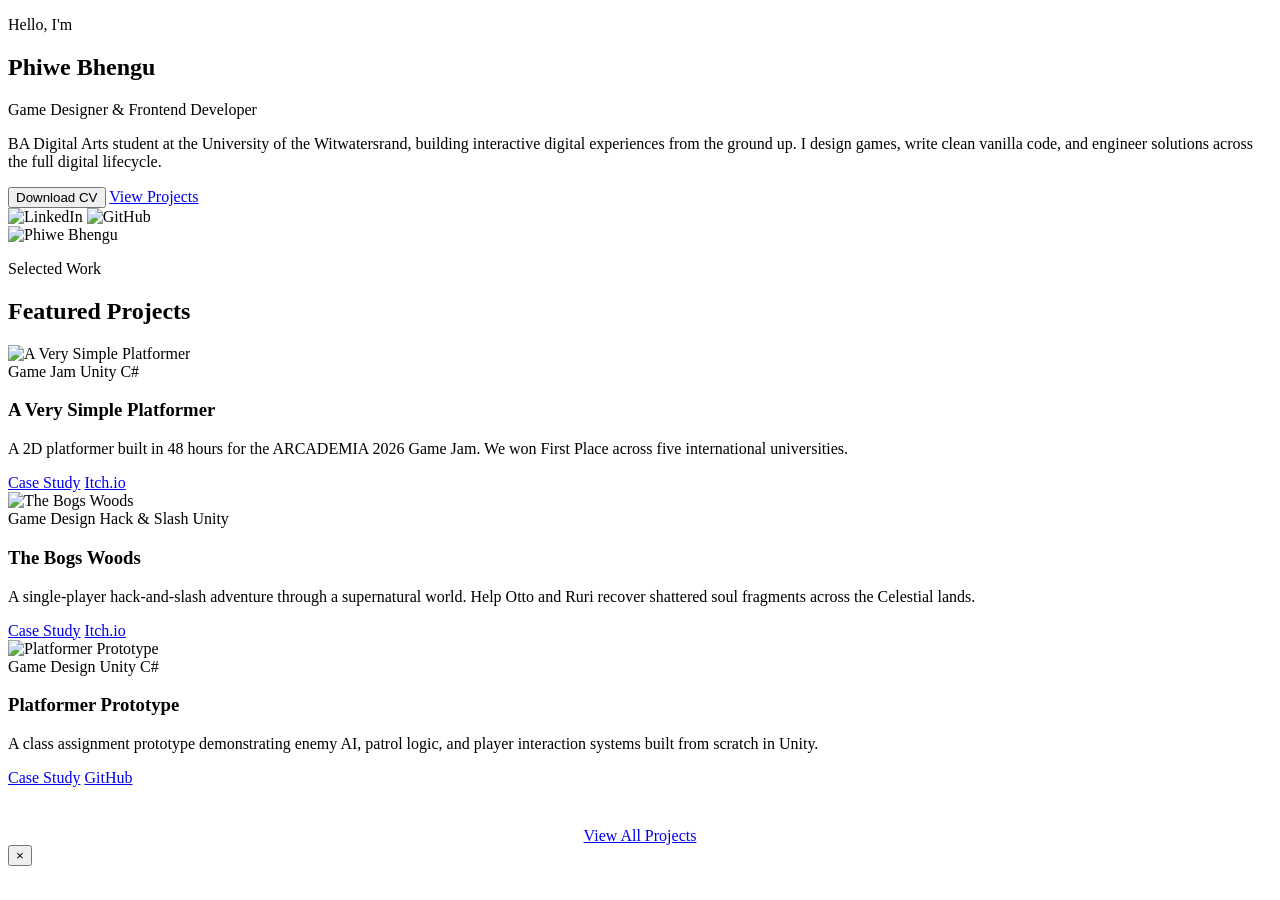
==== HTML/index.html @ f5a9a95d "Organize files into folders and format JS Move assets, documents and site files into organized direc" ====
<!doctype html>
<html lang="en">
  <head>
    <meta charset="UTF-8" />
    <meta name="viewport" content="width=device-width, initial-scale=1.0" />
    <title>Phiwe Bhengu — Portfolio</title>
    <link rel="stylesheet" href="style.css" />
    <link rel="stylesheet" href="mediaqueries.css" />
  </head>
  <body>
    <div id="nav-placeholder"></div>

    <main>
      <!-- ===== HERO ===== -->
      <section class="hero">
        <div class="hero-inner">
          <div class="hero-text">
            <p class="label">Hello, I'm</p>
            <h1>Phiwe Bhengu</h1>
            <p class="subtitle">Game Designer &amp; Frontend Developer</p>
            <p class="bio">
              BA Digital Arts student at the University of the Witwatersrand,
              building interactive digital experiences from the ground up. I
              design games, write clean vanilla code, and engineer solutions
              across the full digital lifecycle.
            </p>
            <div class="hero-actions">
              <button
                class="btn btn-primary"
                onclick="window.open('./Assets/Phiwe CV.pdf')"
              >
                Download CV
              </button>
              <a href="projects.html" class="btn btn-outline">View Projects</a>
            </div>
            <div class="hero-socials">
              <img
                src="./Assets/linkedin.png"
                alt="LinkedIn"
                class="icon"
                onclick="
                  location.href = 'https://www.linkedin.com/in/phiwebhengu/'
                "
              />
              <img
                src="./Assets/github.png"
                alt="GitHub"
                class="icon"
                onclick="location.href = 'https://github.com/phiwebhengu'"
              />
            </div>
          </div>
          <div class="hero-image">
            <img src="./Assets/Profile Pic 2.jpeg" alt="Phiwe Bhengu" />
          </div>
        </div>
      </section>

      <!-- ===== FEATURED PROJECTS — all 3, centred ===== -->
      <section class="featured">
        <div class="container">
          <div class="section-header">
            <p class="overline">Selected Work</p>
            <h2>Featured Projects</h2>
          </div>

          <div class="project-grid featured-three">
            <!-- Project 1 — A Very Simple Platformer -->
            <div class="project-card">
              <img
                src="./Assets/Project 1.png"
                alt="A Very Simple Platformer"
                class="card-image lightbox-trigger"
              />
              <div class="card-body">
                <div class="card-tags">
                  <span class="tag">Game Jam</span>
                  <span class="tag">Unity</span>
                  <span class="tag">C#</span>
                </div>
                <h3>A Very Simple Platformer</h3>
                <p>
                  A 2D platformer built in 48 hours for the ARCADEMIA 2026 Game
                  Jam. We won First Place across five international
                  universities.
                </p>
                <div class="card-actions">
                  <a href="project-detail.html" class="btn btn-outline btn-sm"
                    >Case Study</a
                  >
                  <a
                    href="https://mzati0.itch.io/a-very-simple-platformer"
                    class="btn btn-primary btn-sm"
                    target="_blank"
                    rel="noopener"
                    >Itch.io</a
                  >
                </div>
              </div>
            </div>

            <!-- Project 2 — The Bogs Woods -->
            <div class="project-card">
              <img
                src="./Assets/Project 2.jpeg"
                alt="The Bogs Woods"
                class="card-image lightbox-trigger"
              />
              <div class="card-body">
                <div class="card-tags">
                  <span class="tag">Game Design</span>
                  <span class="tag">Hack &amp; Slash</span>
                  <span class="tag">Unity</span>
                </div>
                <h3>The Bogs Woods</h3>
                <p>
                  A single-player hack-and-slash adventure through a
                  supernatural world. Help Otto and Ruri recover shattered soul
                  fragments across the Celestial lands.
                </p>
                <div class="card-actions">
                  <a
                    href="project-detail-bogs.html"
                    class="btn btn-outline btn-sm"
                    >Case Study</a
                  >
                  <a
                    href="https://mzati0.itch.io/the-bogs-woods"
                    class="btn btn-primary btn-sm"
                    target="_blank"
                    rel="noopener"
                    >Itch.io</a
                  >
                </div>
              </div>
            </div>

            <!-- Project 3 — Platformer Prototype -->
            <div class="project-card">
              <img
                src="./Assets/Project 3.png"
                alt="Platformer Prototype"
                class="card-image lightbox-trigger"
              />
              <div class="card-body">
                <div class="card-tags">
                  <span class="tag">Game Design</span>
                  <span class="tag">Unity</span>
                  <span class="tag">C#</span>
                </div>
                <h3>Platformer Prototype</h3>
                <p>
                  A class assignment prototype demonstrating enemy AI, patrol
                  logic, and player interaction systems built from scratch in
                  Unity.
                </p>
                <div class="card-actions">
                  <a
                    href="project-detail-prototype.html"
                    class="btn btn-outline btn-sm"
                    >Case Study</a
                  >
                  <a
                    href="https://github.com/phiwebhengu/DIGA3001A---Game-Design-IIIA-2026-SM1.git"
                    class="btn btn-primary btn-sm"
                    target="_blank"
                    rel="noopener"
                    >GitHub</a
                  >
                </div>
              </div>
            </div>
          </div>

          <div style="text-align: center; margin-top: 2.5rem">
            <a href="projects.html" class="btn btn-outline"
              >View All Projects</a
            >
          </div>
        </div>
      </section>
    </main>

    <div class="modal-overlay" id="modal-overlay">
      <button class="modal-close" id="modal-close" aria-label="Close">
        &times;
      </button>
      <img src="" alt="" class="modal-content" id="modal-img" />
    </div>

    <div id="footer-placeholder"></div>
    <script src="script.js"></script>
  </body>
</html>
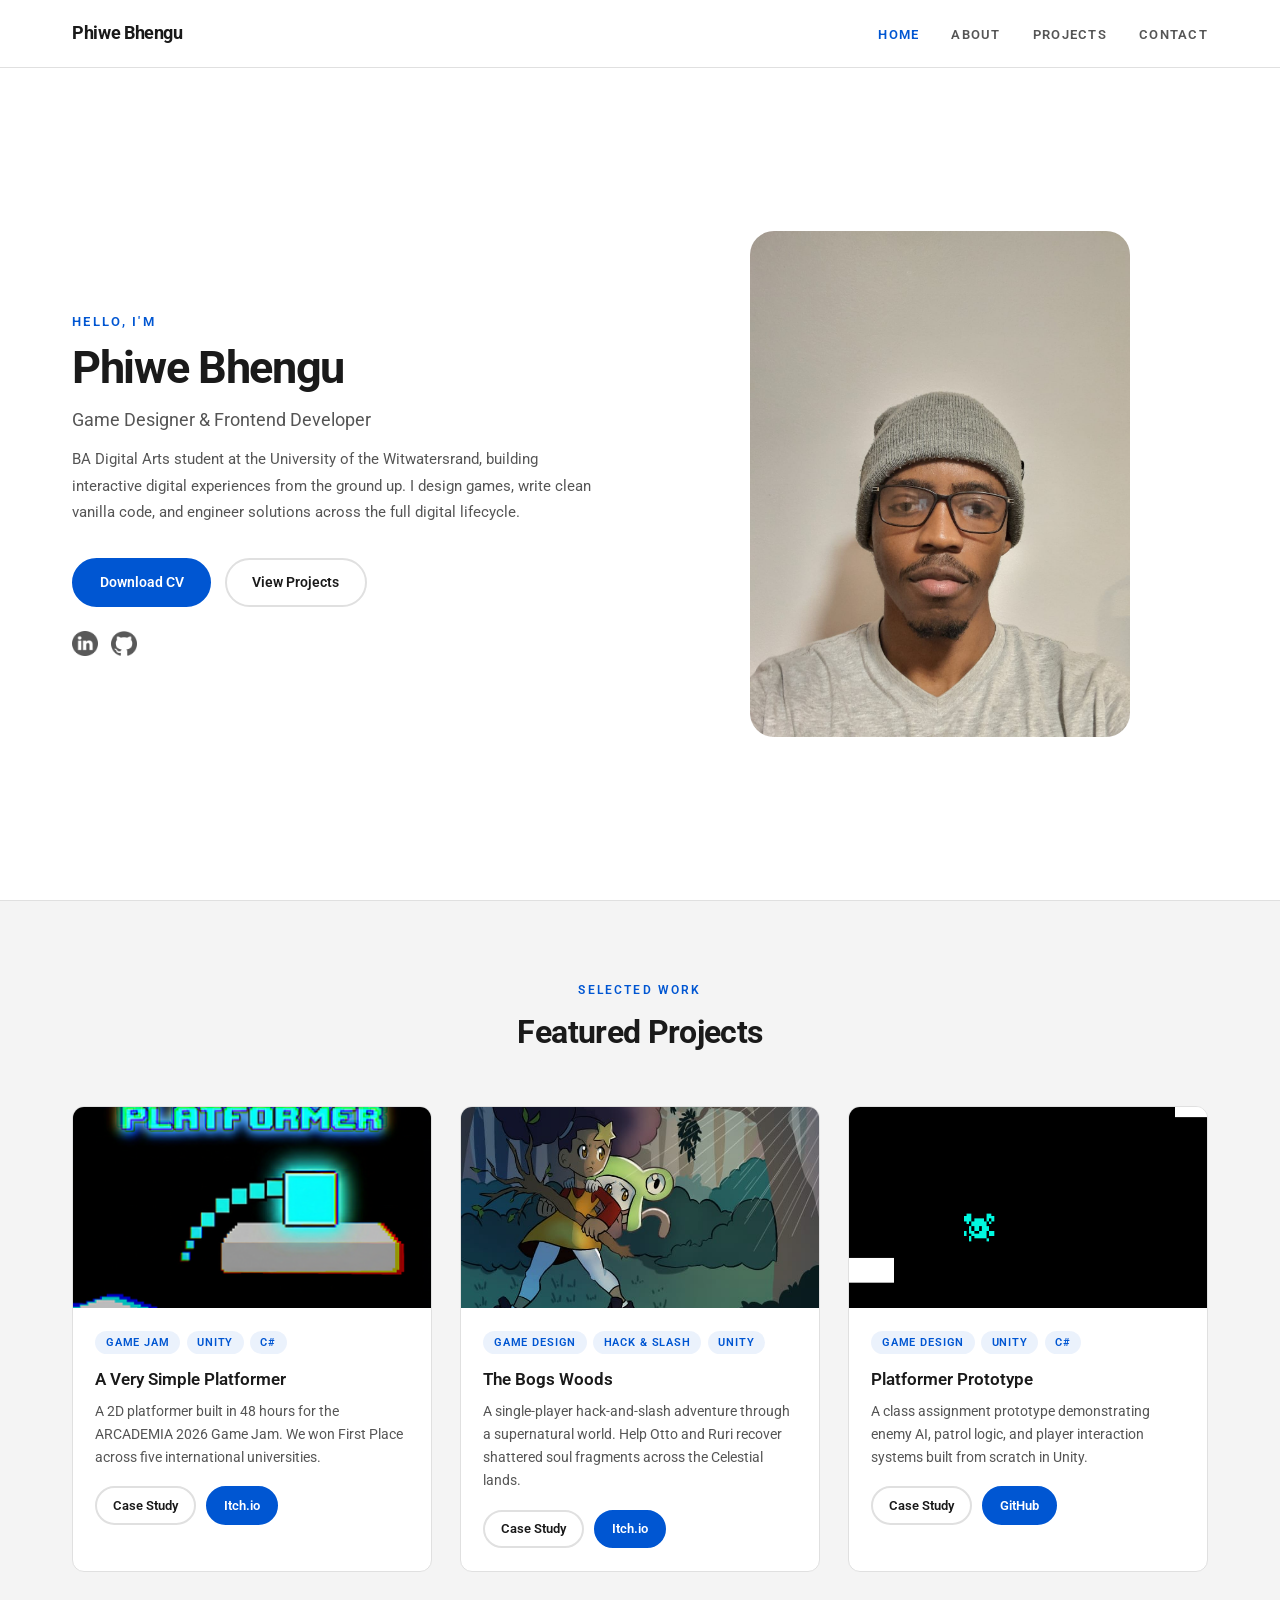
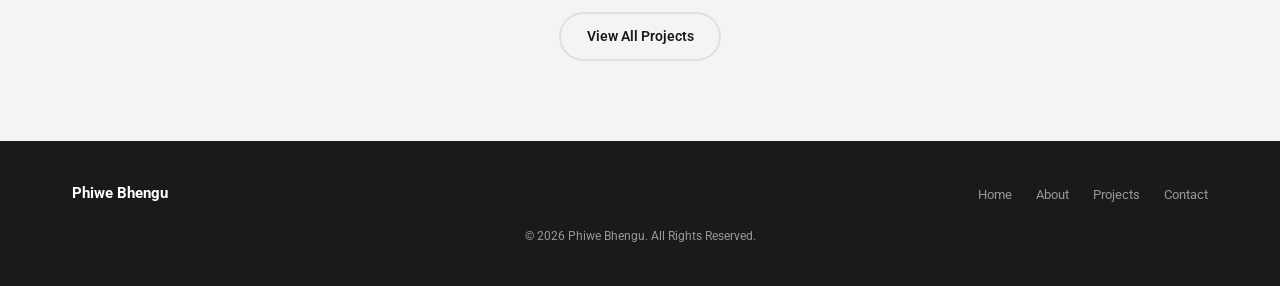
==== commit 6af9c175: "Move assets, update paths and refactor CSS Move media and docs out of "Assets & Documentation" into " ====
--- a/HTML/index.html
+++ b/HTML/index.html
@@ -1,194 +1,145 @@
-<!doctype html>
+<!DOCTYPE html>
 <html lang="en">
-  <head>
-    <meta charset="UTF-8" />
-    <meta name="viewport" content="width=device-width, initial-scale=1.0" />
-    <title>Phiwe Bhengu — Portfolio</title>
-    <link rel="stylesheet" href="style.css" />
-    <link rel="stylesheet" href="mediaqueries.css" />
-  </head>
-  <body>
-    <div id="nav-placeholder"></div>
+<head>
+  <meta charset="UTF-8" />
+  <meta name="viewport" content="width=device-width, initial-scale=1.0" />
+  <title>Phiwe Bhengu — Portfolio</title>
+  <link rel="stylesheet" href="../CSS/style.css" />
+  <link rel="stylesheet" href="../CSS/mediaqueries.css" />
+</head>
+<body>
 
-    <main>
-      <!-- ===== HERO ===== -->
-      <section class="hero">
-        <div class="hero-inner">
-          <div class="hero-text">
-            <p class="label">Hello, I'm</p>
-            <h1>Phiwe Bhengu</h1>
-            <p class="subtitle">Game Designer &amp; Frontend Developer</p>
-            <p class="bio">
-              BA Digital Arts student at the University of the Witwatersrand,
-              building interactive digital experiences from the ground up. I
-              design games, write clean vanilla code, and engineer solutions
-              across the full digital lifecycle.
-            </p>
-            <div class="hero-actions">
-              <button
-                class="btn btn-primary"
-                onclick="window.open('./Assets/Phiwe CV.pdf')"
-              >
-                Download CV
-              </button>
-              <a href="projects.html" class="btn btn-outline">View Projects</a>
-            </div>
-            <div class="hero-socials">
-              <img
-                src="./Assets/linkedin.png"
-                alt="LinkedIn"
-                class="icon"
-                onclick="
-                  location.href = 'https://www.linkedin.com/in/phiwebhengu/'
-                "
-              />
-              <img
-                src="./Assets/github.png"
-                alt="GitHub"
-                class="icon"
-                onclick="location.href = 'https://github.com/phiwebhengu'"
-              />
-            </div>
+  <div id="nav-placeholder"></div>
+
+  <main>
+
+    <!-- ===== HERO ===== -->
+    <section class="hero">
+      <div class="hero-inner">
+        <div class="hero-text">
+          <p class="label">Hello, I'm</p>
+          <h1>Phiwe Bhengu</h1>
+          <p class="subtitle">Game Designer &amp; Frontend Developer</p>
+          <p class="bio">
+            BA Digital Arts student at the University of the Witwatersrand,
+            building interactive digital experiences from the ground up.
+            I design games, write clean vanilla code, and engineer
+            solutions across the full digital lifecycle.
+          </p>
+          <div class="hero-actions">
+            <button class="btn btn-primary" onclick="window.open('../Assets/Phiwe CV.pdf')">
+              Download CV
+            </button>
+            <a href="projects.html" class="btn btn-outline">View Projects</a>
           </div>
-          <div class="hero-image">
-            <img src="./Assets/Profile Pic 2.jpeg" alt="Phiwe Bhengu" />
+          <div class="hero-socials">
+            <img src="../Assets/linkedin.png" alt="LinkedIn" class="icon"
+              onclick="location.href='https://www.linkedin.com/in/phiwebhengu/'" />
+            <img src="../Assets/github.png" alt="GitHub" class="icon"
+              onclick="location.href='https://github.com/phiwebhengu'" />
           </div>
         </div>
-      </section>
+        <div class="hero-image">
+          <img src="../Assets/Profile Pic 2.jpeg" alt="Phiwe Bhengu" />
+        </div>
+      </div>
+    </section>
 
-      <!-- ===== FEATURED PROJECTS — all 3, centred ===== -->
-      <section class="featured">
-        <div class="container">
-          <div class="section-header">
-            <p class="overline">Selected Work</p>
-            <h2>Featured Projects</h2>
-          </div>
+    <!-- ===== FEATURED PROJECTS — all 3, centred ===== -->
+    <section class="featured">
+      <div class="container">
+        <div class="section-header">
+          <p class="overline">Selected Work</p>
+          <h2>Featured Projects</h2>
+        </div>
 
-          <div class="project-grid featured-three">
-            <!-- Project 1 — A Very Simple Platformer -->
-            <div class="project-card">
-              <img
-                src="./Assets/Project 1.png"
-                alt="A Very Simple Platformer"
-                class="card-image lightbox-trigger"
-              />
-              <div class="card-body">
-                <div class="card-tags">
-                  <span class="tag">Game Jam</span>
-                  <span class="tag">Unity</span>
-                  <span class="tag">C#</span>
-                </div>
-                <h3>A Very Simple Platformer</h3>
-                <p>
-                  A 2D platformer built in 48 hours for the ARCADEMIA 2026 Game
-                  Jam. We won First Place across five international
-                  universities.
-                </p>
-                <div class="card-actions">
-                  <a href="project-detail.html" class="btn btn-outline btn-sm"
-                    >Case Study</a
-                  >
-                  <a
-                    href="https://mzati0.itch.io/a-very-simple-platformer"
-                    class="btn btn-primary btn-sm"
-                    target="_blank"
-                    rel="noopener"
-                    >Itch.io</a
-                  >
-                </div>
+        <div class="project-grid featured-three">
+
+          <!-- Project 1 — A Very Simple Platformer -->
+          <div class="project-card">
+            <img src="../Assets/Project 1.png" alt="A Very Simple Platformer"
+              class="card-image lightbox-trigger" />
+            <div class="card-body">
+              <div class="card-tags">
+                <span class="tag">Game Jam</span>
+                <span class="tag">Unity</span>
+                <span class="tag">C#</span>
               </div>
-            </div>
-
-            <!-- Project 2 — The Bogs Woods -->
-            <div class="project-card">
-              <img
-                src="./Assets/Project 2.jpeg"
-                alt="The Bogs Woods"
-                class="card-image lightbox-trigger"
-              />
-              <div class="card-body">
-                <div class="card-tags">
-                  <span class="tag">Game Design</span>
-                  <span class="tag">Hack &amp; Slash</span>
-                  <span class="tag">Unity</span>
-                </div>
-                <h3>The Bogs Woods</h3>
-                <p>
-                  A single-player hack-and-slash adventure through a
-                  supernatural world. Help Otto and Ruri recover shattered soul
-                  fragments across the Celestial lands.
-                </p>
-                <div class="card-actions">
-                  <a
-                    href="project-detail-bogs.html"
-                    class="btn btn-outline btn-sm"
-                    >Case Study</a
-                  >
-                  <a
-                    href="https://mzati0.itch.io/the-bogs-woods"
-                    class="btn btn-primary btn-sm"
-                    target="_blank"
-                    rel="noopener"
-                    >Itch.io</a
-                  >
-                </div>
-              </div>
-            </div>
-
-            <!-- Project 3 — Platformer Prototype -->
-            <div class="project-card">
-              <img
-                src="./Assets/Project 3.png"
-                alt="Platformer Prototype"
-                class="card-image lightbox-trigger"
-              />
-              <div class="card-body">
-                <div class="card-tags">
-                  <span class="tag">Game Design</span>
-                  <span class="tag">Unity</span>
-                  <span class="tag">C#</span>
-                </div>
-                <h3>Platformer Prototype</h3>
-                <p>
-                  A class assignment prototype demonstrating enemy AI, patrol
-                  logic, and player interaction systems built from scratch in
-                  Unity.
-                </p>
-                <div class="card-actions">
-                  <a
-                    href="project-detail-prototype.html"
-                    class="btn btn-outline btn-sm"
-                    >Case Study</a
-                  >
-                  <a
-                    href="https://github.com/phiwebhengu/DIGA3001A---Game-Design-IIIA-2026-SM1.git"
-                    class="btn btn-primary btn-sm"
-                    target="_blank"
-                    rel="noopener"
-                    >GitHub</a
-                  >
-                </div>
+              <h3>A Very Simple Platformer</h3>
+              <p>
+                A 2D platformer built in 48 hours for the ARCADEMIA 2026 Game Jam.
+                We won First Place across five international universities.
+              </p>
+              <div class="card-actions">
+                <a href="project-detail.html" class="btn btn-outline btn-sm">Case Study</a>
+                <a href="https://mzati0.itch.io/a-very-simple-platformer"
+                  class="btn btn-primary btn-sm" target="_blank" rel="noopener">Itch.io</a>
               </div>
             </div>
           </div>
 
-          <div style="text-align: center; margin-top: 2.5rem">
-            <a href="projects.html" class="btn btn-outline"
-              >View All Projects</a
-            >
+          <!-- Project 2 — The Bogs Woods -->
+          <div class="project-card">
+            <img src="../Assets/Project 2.jpeg" alt="The Bogs Woods"
+              class="card-image lightbox-trigger" />
+            <div class="card-body">
+              <div class="card-tags">
+                <span class="tag">Game Design</span>
+                <span class="tag">Hack &amp; Slash</span>
+                <span class="tag">Unity</span>
+              </div>
+              <h3>The Bogs Woods</h3>
+              <p>
+                A single-player hack-and-slash adventure through a supernatural world.
+                Help Otto and Ruri recover shattered soul fragments across the Celestial lands.
+              </p>
+              <div class="card-actions">
+                <a href="project-detail-bogs.html" class="btn btn-outline btn-sm">Case Study</a>
+                <a href="https://mzati0.itch.io/the-bogs-woods"
+                  class="btn btn-primary btn-sm" target="_blank" rel="noopener">Itch.io</a>
+              </div>
+            </div>
           </div>
+
+          <!-- Project 3 — Platformer Prototype -->
+          <div class="project-card">
+            <img src="../Assets/Project 3.png" alt="Platformer Prototype"
+              class="card-image lightbox-trigger" />
+            <div class="card-body">
+              <div class="card-tags">
+                <span class="tag">Game Design</span>
+                <span class="tag">Unity</span>
+                <span class="tag">C#</span>
+              </div>
+              <h3>Platformer Prototype</h3>
+              <p>
+                A class assignment prototype demonstrating enemy AI, patrol logic,
+                and player interaction systems built from scratch in Unity.
+              </p>
+              <div class="card-actions">
+                <a href="project-detail-prototype.html" class="btn btn-outline btn-sm">Case Study</a>
+                <a href="https://github.com/phiwebhengu/DIGA3001A---Game-Design-IIIA-2026-SM1.git"
+                  class="btn btn-primary btn-sm" target="_blank" rel="noopener">GitHub</a>
+              </div>
+            </div>
+          </div>
+
         </div>
-      </section>
-    </main>
 
-    <div class="modal-overlay" id="modal-overlay">
-      <button class="modal-close" id="modal-close" aria-label="Close">
-        &times;
-      </button>
-      <img src="" alt="" class="modal-content" id="modal-img" />
-    </div>
+        <div style="text-align:center; margin-top:2.5rem;">
+          <a href="projects.html" class="btn btn-outline">View All Projects</a>
+        </div>
+      </div>
+    </section>
 
-    <div id="footer-placeholder"></div>
-    <script src="script.js"></script>
-  </body>
+  </main>
+
+  <div class="modal-overlay" id="modal-overlay">
+    <button class="modal-close" id="modal-close" aria-label="Close">&times;</button>
+    <img src="" alt="" class="modal-content" id="modal-img" />
+  </div>
+
+  <div id="footer-placeholder"></div>
+  <script src="../JavaScript/script.js"></script>
+</body>
 </html>
--- a/CSS/style.css
+++ b/CSS/style.css
@@ -0,0 +1,372 @@
+/* ============================================================
+   PHIWE BHENGU — PORTFOLIO
+   Style: Swiss/Editorial Minimal (PRD-aligned)
+   ============================================================ */
+
+@import url("https://fonts.googleapis.com/css2?family=Roboto:wght@300;400;500;600;700&family=Roboto+Mono:wght@400;500&display=swap");
+
+/* === CSS VARIABLES (PRD Color System) === */
+:root {
+  --bg:        #FFFFFF;
+  --text:      #1A1A1A;
+  --accent:    #0056D2;
+  --neutral:   #F4F4F4;
+  --border:    #E0E0E0;
+  --muted:     #555555;
+  --max-w:     1200px;
+  --nav-h:     68px;
+  --radius:    0.75rem;
+}
+
+/* === RESET === */
+*, *::before, *::after { margin: 0; padding: 0; box-sizing: border-box; }
+html { scroll-behavior: smooth; font-size: 16px; }
+body { font-family: 'Roboto', sans-serif; background: var(--bg); color: var(--text); line-height: 1.6; }
+a { text-decoration: none; color: inherit; transition: color 300ms ease; }
+img { display: block; max-width: 100%; }
+ul { list-style: none; }
+button { font-family: inherit; cursor: pointer; }
+
+/* === CONTAINER === */
+.container { max-width: var(--max-w); margin: 0 auto; padding: 0 2rem; }
+
+/* ============================================================
+   NAVIGATION  (Interaction 1 — injected via script.js)
+   ============================================================ */
+nav {
+  position: fixed; top: 0; left: 0; right: 0;
+  background: rgba(255,255,255,0.97);
+  border-bottom: 1px solid var(--border);
+  height: var(--nav-h);
+  z-index: 1000;
+  backdrop-filter: blur(8px);
+}
+.nav-inner {
+  display: flex; align-items: center; justify-content: space-between;
+  height: 100%; max-width: var(--max-w); margin: 0 auto; padding: 0 2rem;
+}
+.nav-logo {
+  font-size: 1.1rem; font-weight: 700;
+  letter-spacing: -0.02em; color: var(--text);
+}
+.nav-links { display: flex; gap: 2rem; }
+.nav-links a {
+  font-size: 0.8rem; font-weight: 600; color: var(--muted);
+  letter-spacing: 0.1em; text-transform: uppercase;
+}
+.nav-links a:hover, .nav-links a.active { color: var(--accent); }
+
+/* Hamburger icon */
+.hamburger-icon {
+  display: none;
+  flex-direction: column; justify-content: space-between;
+  height: 18px; width: 24px; cursor: pointer;
+}
+.hamburger-icon span {
+  height: 2px; width: 100%;
+  background: var(--text); transition: all 0.3s ease;
+}
+.hamburger-icon.open span:first-child  { transform: rotate(45deg) translate(7px, 4px); }
+.hamburger-icon.open span:nth-child(2) { opacity: 0; }
+.hamburger-icon.open span:last-child   { transform: rotate(-45deg) translate(7px, -4px); }
+
+/* Mobile dropdown */
+.mobile-menu {
+  display: none;
+  position: fixed; top: var(--nav-h); left: 0; right: 0;
+  background: var(--bg); border-bottom: 1px solid var(--border);
+  padding: 1.25rem 2rem; z-index: 999;
+}
+.mobile-menu.open { display: block; }
+.mobile-menu ul { display: flex; flex-direction: column; gap: 0.85rem; }
+.mobile-menu a { font-size: 0.9rem; font-weight: 600; letter-spacing: 0.08em; text-transform: uppercase; }
+
+/* Main offset for fixed nav */
+main { padding-top: var(--nav-h); }
+
+/* ============================================================
+   BUTTONS
+   ============================================================ */
+.btn {
+  display: inline-flex; align-items: center; justify-content: center; gap: 0.4rem;
+  padding: 0.7rem 1.6rem; border-radius: 2rem;
+  font-size: 0.875rem; font-weight: 600;
+  transition: all 300ms ease; border: 2px solid transparent; white-space: nowrap;
+}
+.btn-primary { background: var(--accent); color: #fff; border-color: var(--accent); }
+.btn-primary:hover { background: #0044AA; border-color: #0044AA; }
+.btn-outline { background: transparent; color: var(--text); border-color: var(--border); }
+.btn-outline:hover { border-color: var(--text); }
+.btn-sm { padding: 0.45rem 1rem; font-size: 0.8rem; }
+
+/* ============================================================
+   TAGS
+   ============================================================ */
+.tag {
+  display: inline-block;
+  font-size: 0.68rem; font-weight: 600; letter-spacing: 0.08em; text-transform: uppercase;
+  color: var(--accent); background: rgba(0,86,210,0.08);
+  padding: 0.2rem 0.65rem; border-radius: 999px;
+}
+
+/* ============================================================
+   SECTION HEADER (reusable)
+   ============================================================ */
+.section-header { text-align: center; margin-bottom: 3rem; }
+.section-header .overline {
+  font-size: 0.75rem; font-weight: 600; letter-spacing: 0.18em;
+  text-transform: uppercase; color: var(--accent); margin-bottom: 0.4rem;
+}
+.section-header h2 { font-size: 2rem; font-weight: 700; letter-spacing: -0.02em; }
+
+/* Page-level hero band */
+.page-hero {
+  background: var(--neutral); padding: 4rem 0 3.5rem;
+  text-align: center; border-bottom: 1px solid var(--border);
+}
+.page-hero .overline {
+  font-size: 0.75rem; font-weight: 600; letter-spacing: 0.18em;
+  text-transform: uppercase; color: var(--accent); margin-bottom: 0.4rem;
+}
+.page-hero h1 { font-size: 2.5rem; font-weight: 700; letter-spacing: -0.03em; }
+
+.page-section { padding: 5rem 0; }
+
+/* ============================================================
+   HOME — HERO
+   ============================================================ */
+.hero {
+  min-height: calc(100vh - var(--nav-h));
+  display: flex; align-items: center;
+}
+.hero-inner {
+  display: grid; grid-template-columns: 1fr 1fr;
+  gap: 4rem; align-items: center;
+  padding: 5rem 2rem;
+  max-width: var(--max-w); margin: 0 auto;
+}
+.hero-text .label {
+  font-size: 0.8rem; font-weight: 600; color: var(--accent);
+  letter-spacing: 0.18em; text-transform: uppercase; margin-bottom: 0.75rem;
+}
+.hero-text h1 {
+  font-size: 3.25rem; font-weight: 700;
+  line-height: 1.08; letter-spacing: -0.03em; margin-bottom: 0.75rem;
+}
+.hero-text .subtitle {
+  font-size: 1.15rem; color: var(--muted); margin-bottom: 0.75rem; font-weight: 400;
+}
+.hero-text .bio {
+  font-size: 0.95rem; color: var(--muted); line-height: 1.75; margin-bottom: 2rem;
+}
+.hero-actions { display: flex; gap: 0.85rem; flex-wrap: wrap; }
+.hero-socials { display: flex; gap: 0.85rem; margin-top: 1.5rem; align-items: center; }
+.hero-socials .icon { height: 1.6rem; opacity: 0.65; transition: opacity 300ms; cursor: pointer; }
+.hero-socials .icon:hover { opacity: 1; }
+.hero-image { display: flex; justify-content: center; }
+.hero-image img {
+  width: 100%; max-width: 380px;
+  border-radius: 1.5rem;
+  object-fit: cover;
+}
+
+/* Featured section */
+.featured { background: var(--neutral); padding: 5rem 0; border-top: 1px solid var(--border); }
+
+/* ============================================================
+   PROJECT CARDS
+   ============================================================ */
+.project-grid {
+  display: grid;
+  grid-template-columns: repeat(auto-fill, minmax(300px, 1fr));
+  gap: 1.75rem;
+}
+.project-card {
+  background: var(--bg); border: 1px solid var(--border);
+  border-radius: var(--radius); overflow: hidden;
+  transition: transform 300ms ease, box-shadow 300ms ease;
+}
+.project-card:hover { transform: translateY(-4px); box-shadow: 0 12px 32px rgba(0,0,0,0.08); }
+.project-card.hidden { display: none; }
+
+.card-image {
+  width: 100%; aspect-ratio: 16/9; object-fit: cover;
+  cursor: zoom-in;
+}
+.card-body { padding: 1.4rem; }
+.card-tags { display: flex; flex-wrap: wrap; gap: 0.4rem; margin-bottom: 0.75rem; }
+.card-body h3 { font-size: 1.05rem; font-weight: 600; margin-bottom: 0.4rem; }
+.card-body p { font-size: 0.875rem; color: var(--muted); margin-bottom: 1.1rem; line-height: 1.65; }
+.card-actions { display: flex; gap: 0.6rem; flex-wrap: wrap; }
+
+/* ============================================================
+   FILTER BAR  (Interaction 2)
+   ============================================================ */
+.filter-bar { display: flex; gap: 0.6rem; flex-wrap: wrap; margin-bottom: 2.5rem; }
+.filter-btn {
+  padding: 0.45rem 1.1rem; border-radius: 2rem;
+  border: 1px solid var(--border); background: transparent;
+  font-size: 0.8rem; font-weight: 600;
+  letter-spacing: 0.06em; text-transform: uppercase;
+  transition: all 300ms ease; color: var(--muted);
+}
+.filter-btn:hover, .filter-btn.active {
+  background: var(--accent); color: #fff; border-color: var(--accent);
+}
+
+/* ============================================================
+   MODAL / LIGHTBOX  (Interaction 3)
+   ============================================================ */
+.modal-overlay {
+  position: fixed; inset: 0;
+  background: rgba(0,0,0,0.88);
+  z-index: 9000; display: flex;
+  align-items: center; justify-content: center;
+  padding: 2rem;
+  opacity: 0; visibility: hidden; transition: all 300ms ease;
+}
+.modal-overlay.open { opacity: 1; visibility: visible; }
+.modal-content {
+  max-width: 900px; width: 100%; max-height: 88vh;
+  object-fit: contain; border-radius: 0.5rem;
+}
+.modal-close {
+  position: fixed; top: 1.25rem; right: 1.75rem;
+  color: #fff; font-size: 2.25rem; line-height: 1;
+  background: none; border: none; cursor: pointer; opacity: 0.8;
+}
+.modal-close:hover { opacity: 1; }
+
+/* ============================================================
+   ABOUT PAGE
+   ============================================================ */
+.about-grid {
+  display: grid; grid-template-columns: 1fr 2fr;
+  gap: 4rem; align-items: start; margin-bottom: 5rem;
+}
+.about-image { width: 100%; border-radius: var(--radius); object-fit: cover; }
+.about-text h2 { font-size: 1.65rem; font-weight: 700; margin-bottom: 1rem; letter-spacing: -0.02em; }
+.about-text p { font-size: 0.95rem; color: var(--muted); margin-bottom: 1rem; line-height: 1.8; }
+
+.stat-grid { display: grid; grid-template-columns: 1fr 1fr; gap: 0.85rem; margin-top: 2rem; }
+.stat-box { background: var(--neutral); border-radius: 0.6rem; padding: 1.1rem; text-align: center; }
+.stat-box .number { font-size: 1.6rem; font-weight: 700; color: var(--accent); }
+.stat-box .label { font-size: 0.75rem; color: var(--muted); margin-top: 0.2rem; }
+
+/* Skills */
+.skills-grid { display: grid; grid-template-columns: 1fr 1fr; gap: 3rem; margin-bottom: 4rem; }
+.skill-category h3 {
+  font-size: 1rem; font-weight: 600; margin-bottom: 1.5rem;
+  padding-bottom: 0.6rem; border-bottom: 2px solid var(--accent);
+}
+.skill-item { margin-bottom: 1.1rem; }
+.skill-header { display: flex; justify-content: space-between; margin-bottom: 0.35rem; font-size: 0.875rem; font-weight: 500; }
+.skill-bar { height: 5px; background: var(--neutral); border-radius: 999px; overflow: hidden; }
+.skill-fill { height: 100%; background: var(--accent); border-radius: 999px; width: 0; transition: width 1s ease; }
+
+/* Timeline */
+.timeline { border-left: 2px solid var(--border); padding-left: 2rem; margin-left: 0.5rem; margin-top: 2rem; }
+.timeline-item { position: relative; margin-bottom: 2.5rem; }
+.timeline-item::before {
+  content: ''; position: absolute; left: -2.55rem; top: 0.35rem;
+  width: 10px; height: 10px; border-radius: 50%;
+  background: var(--accent); border: 2px solid var(--bg);
+  box-shadow: 0 0 0 2px var(--accent);
+}
+.timeline-year { font-size: 0.75rem; font-weight: 600; color: var(--accent); letter-spacing: 0.08em; text-transform: uppercase; margin-bottom: 0.25rem; }
+.timeline-item h4 { font-size: 1rem; font-weight: 600; margin-bottom: 0.25rem; }
+.timeline-item p { font-size: 0.875rem; color: var(--muted); }
+
+/* ============================================================
+   CONTACT PAGE  (Interaction 4 — form validation)
+   ============================================================ */
+.contact-layout { display: grid; grid-template-columns: 1fr 1.6fr; gap: 4rem; align-items: start; }
+.contact-info h3 { font-size: 1.15rem; font-weight: 600; margin-bottom: 0.75rem; }
+.contact-info > p { font-size: 0.9rem; color: var(--muted); margin-bottom: 2rem; line-height: 1.75; }
+.contact-link { display: flex; align-items: center; gap: 0.75rem; margin-bottom: 1rem; font-size: 0.9rem; color: var(--muted); }
+.contact-link:hover { color: var(--accent); }
+.contact-link .icon { height: 1.4rem; flex-shrink: 0; }
+
+.form-group { margin-bottom: 1.15rem; }
+.form-group label {
+  display: block; font-size: 0.75rem; font-weight: 600;
+  letter-spacing: 0.1em; text-transform: uppercase; margin-bottom: 0.4rem;
+}
+.form-group input, .form-group textarea {
+  width: 100%; padding: 0.8rem 1rem;
+  border: 1px solid var(--border); border-radius: 0.5rem;
+  font-family: 'Roboto', sans-serif; font-size: 0.9rem;
+  color: var(--text); background: var(--bg);
+  transition: border-color 300ms; outline: none;
+}
+.form-group input:focus, .form-group textarea:focus { border-color: var(--accent); }
+.form-group input.error, .form-group textarea.error { border-color: #E53E3E; }
+.form-error { font-size: 0.78rem; color: #E53E3E; margin-top: 0.3rem; display: none; }
+.form-error.visible { display: block; }
+.form-group textarea { min-height: 130px; resize: vertical; }
+
+.form-success {
+  background: rgba(0,86,210,0.05); border: 1px solid rgba(0,86,210,0.2);
+  border-radius: var(--radius); padding: 2rem; text-align: center; display: none;
+}
+.form-success.visible { display: block; }
+.form-success h3 { font-size: 1.1rem; color: var(--accent); margin-bottom: 0.5rem; }
+.form-success p { font-size: 0.9rem; color: var(--muted); }
+
+/* ============================================================
+   PROJECT DETAIL PAGE
+   ============================================================ */
+.project-detail-hero {
+  width: 100%; aspect-ratio: 16/9; object-fit: cover;
+  border-radius: var(--radius); margin-bottom: 2.5rem; cursor: zoom-in;
+}
+.project-meta-grid {
+  display: grid; grid-template-columns: repeat(3, 1fr); gap: 1.25rem;
+  background: var(--neutral); border-radius: var(--radius); padding: 1.75rem;
+  margin-bottom: 3rem;
+}
+.meta-item .meta-label {
+  font-size: 0.7rem; font-weight: 600; letter-spacing: 0.1em;
+  text-transform: uppercase; color: var(--muted); margin-bottom: 0.3rem;
+}
+.meta-item .meta-value { font-size: 0.9rem; font-weight: 500; }
+
+.process-grid { display: grid; grid-template-columns: 1fr 1fr; gap: 2.5rem; margin-bottom: 2.5rem; }
+.process-block h3 { font-size: 1rem; font-weight: 700; margin-bottom: 0.65rem; }
+.process-block p { font-size: 0.9rem; color: var(--muted); line-height: 1.8; }
+
+.code-block {
+  background: #1E1E2E; border-radius: var(--radius);
+  padding: 1.5rem; margin: 1.5rem 0; overflow-x: auto;
+}
+.code-block pre {
+  font-family: 'Roboto Mono', monospace;
+  font-size: 0.82rem; color: #CDD6F4; line-height: 1.65; white-space: pre;
+}
+
+.screenshot-grid { display: grid; grid-template-columns: 1fr 1fr; gap: 1rem; margin: 1.5rem 0; }
+.screenshot-grid img { width: 100%; border-radius: 0.5rem; cursor: zoom-in; }
+
+/* ============================================================
+   FOOTER
+   ============================================================ */
+footer { background: var(--text); color: rgba(255,255,255,0.55); padding: 2.5rem 0; }
+.footer-inner {
+  max-width: var(--max-w); margin: 0 auto; padding: 0 2rem;
+  display: flex; align-items: center; justify-content: space-between;
+  flex-wrap: wrap; gap: 1rem;
+}
+.footer-logo { font-weight: 700; font-size: 0.95rem; color: #fff; }
+.footer-links { display: flex; gap: 1.5rem; }
+.footer-links a { font-size: 0.8rem; color: rgba(255,255,255,0.55); transition: color 300ms; }
+.footer-links a:hover { color: #fff; }
+.footer-copy { font-size: 0.78rem; width: 100%; text-align: center; margin-top: 0.25rem; }
+
+/* Divider utility */
+.divider { border: none; border-top: 1px solid var(--border); margin: 3.5rem 0; }
+
+
+/* Home page — force 3-column featured grid */
+.featured-three {
+  grid-template-columns: repeat(3, 1fr);
+}
--- a/CSS/mediaqueries.css
+++ b/CSS/mediaqueries.css
@@ -0,0 +1,79 @@
+/* ============================================================
+   MEDIAQUERIES — Responsive Breakpoints
+   ============================================================ */
+
+/* Large Desktop → shrink fonts slightly */
+@media screen and (max-width: 1280px) {
+  .hero-text h1 { font-size: 2.8rem; }
+}
+
+/* Tablet — 900px */
+@media screen and (max-width: 900px) {
+  /* Switch to hamburger */
+  .nav-links { display: none; }
+  .hamburger-icon { display: flex; }
+
+  /* Hero stacks vertically */
+  .hero-inner {
+    grid-template-columns: 1fr;
+    text-align: center;
+    padding: 3rem 1.5rem;
+    gap: 2.5rem;
+  }
+  .hero-image { order: -1; }
+  .hero-image img { max-width: 240px; margin: 0 auto; }
+  .hero-actions { justify-content: center; }
+  .hero-socials { justify-content: center; }
+  .hero-text .label { text-align: center; }
+
+  /* About */
+  .about-grid { grid-template-columns: 1fr; gap: 2rem; }
+  .about-image { max-width: 280px; margin: 0 auto; }
+
+  /* Skills */
+  .skills-grid { grid-template-columns: 1fr; gap: 2rem; }
+
+  /* Process */
+  .process-grid { grid-template-columns: 1fr; gap: 2rem; }
+
+  /* Contact */
+  .contact-layout { grid-template-columns: 1fr; gap: 2.5rem; }
+
+  /* Project detail meta */
+  .project-meta-grid { grid-template-columns: 1fr 1fr; }
+}
+
+/* Tablet — collapse featured-three to 1 col */
+@media screen and (max-width: 900px) {
+  .featured-three { grid-template-columns: 1fr; }
+}
+
+/* Mobile — 600px */
+@media screen and (max-width: 600px) {
+  .container { padding: 0 1.25rem; }
+
+  .hero-text h1 { font-size: 2.1rem; }
+  .hero-text .subtitle { font-size: 1rem; }
+
+  .page-hero h1 { font-size: 1.85rem; }
+  .section-header h2 { font-size: 1.65rem; }
+
+  .project-grid { grid-template-columns: 1fr; }
+  .stat-grid { grid-template-columns: 1fr 1fr; }
+
+  .project-meta-grid { grid-template-columns: 1fr; }
+
+  .screenshot-grid { grid-template-columns: 1fr; }
+
+  .hero-actions { flex-direction: column; align-items: center; }
+  .hero-actions .btn { width: 100%; max-width: 260px; }
+
+  .filter-bar { gap: 0.4rem; }
+  .filter-btn { font-size: 0.72rem; padding: 0.4rem 0.85rem; }
+
+  .footer-inner { flex-direction: column; align-items: center; text-align: center; }
+  .footer-links { flex-wrap: wrap; justify-content: center; gap: 1rem; }
+
+  .page-section { padding: 3.5rem 0; }
+  .featured { padding: 3.5rem 0; }
+}
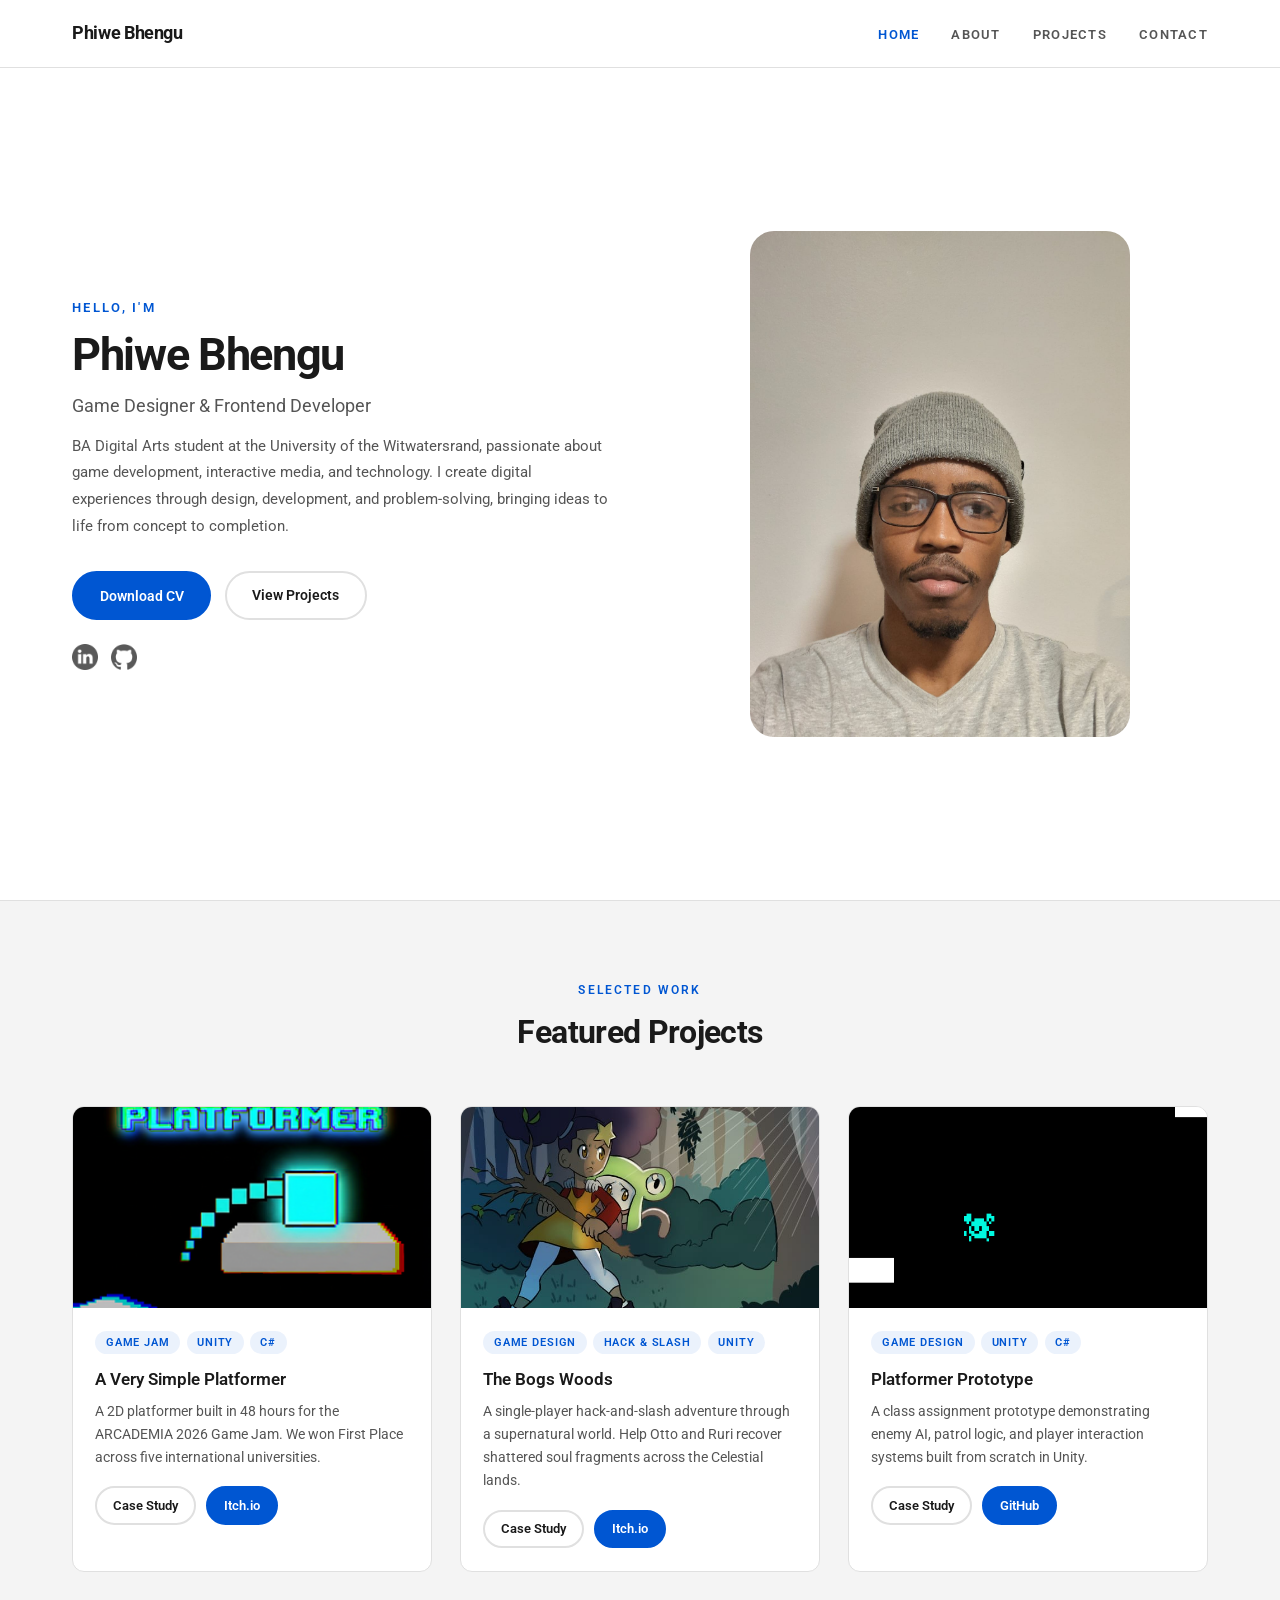
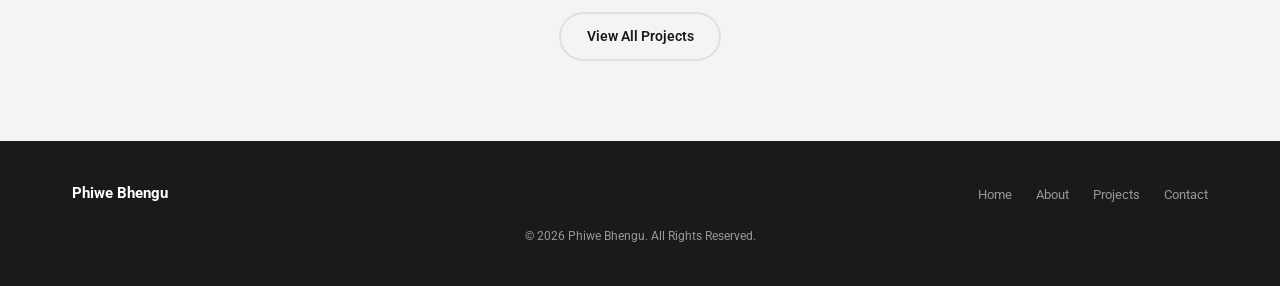
==== commit 4bfe4365: "Refactor index.html markup and update content Normalize DOCTYPE/casing and reformat HTML for consist" ====
--- a/HTML/index.html
+++ b/HTML/index.html
@@ -1,145 +1,195 @@
-<!DOCTYPE html>
+<!doctype html>
 <html lang="en">
-<head>
-  <meta charset="UTF-8" />
-  <meta name="viewport" content="width=device-width, initial-scale=1.0" />
-  <title>Phiwe Bhengu — Portfolio</title>
-  <link rel="stylesheet" href="../CSS/style.css" />
-  <link rel="stylesheet" href="../CSS/mediaqueries.css" />
-</head>
-<body>
+  <head>
+    <meta charset="UTF-8" />
+    <meta name="viewport" content="width=device-width, initial-scale=1.0" />
+    <title>Phiwe Bhengu — Portfolio</title>
+    <link rel="stylesheet" href="../CSS/style.css" />
+    <link rel="stylesheet" href="../CSS/mediaqueries.css" />
+  </head>
+  <body>
+    <div id="nav-placeholder"></div>
 
-  <div id="nav-placeholder"></div>
-
-  <main>
-
-    <!-- ===== HERO ===== -->
-    <section class="hero">
-      <div class="hero-inner">
-        <div class="hero-text">
-          <p class="label">Hello, I'm</p>
-          <h1>Phiwe Bhengu</h1>
-          <p class="subtitle">Game Designer &amp; Frontend Developer</p>
-          <p class="bio">
-            BA Digital Arts student at the University of the Witwatersrand,
-            building interactive digital experiences from the ground up.
-            I design games, write clean vanilla code, and engineer
-            solutions across the full digital lifecycle.
-          </p>
-          <div class="hero-actions">
-            <button class="btn btn-primary" onclick="window.open('../Assets/Phiwe CV.pdf')">
-              Download CV
-            </button>
-            <a href="projects.html" class="btn btn-outline">View Projects</a>
+    <main>
+      <!-- ===== HERO ===== -->
+      <section class="hero">
+        <div class="hero-inner">
+          <div class="hero-text">
+            <p class="label">Hello, I'm</p>
+            <h1>Phiwe Bhengu</h1>
+            <p class="subtitle">Game Designer &amp; Frontend Developer</p>
+            <p class="bio">
+              BA Digital Arts student at the University of the Witwatersrand,
+              passionate about game development, interactive media, and
+              technology. I create digital experiences through design,
+              development, and problem-solving, bringing ideas to life from
+              concept to completion.
+            </p>
+            <div class="hero-actions">
+              <button
+                class="btn btn-primary"
+                onclick="window.open('../Assets/Phiwe CV.pdf')"
+              >
+                Download CV
+              </button>
+              <a href="projects.html" class="btn btn-outline">View Projects</a>
+            </div>
+            <div class="hero-socials">
+              <img
+                src="../Assets/linkedin.png"
+                alt="LinkedIn"
+                class="icon"
+                onclick="
+                  location.href = 'https://www.linkedin.com/in/phiwebhengu/'
+                "
+              />
+              <img
+                src="../Assets/github.png"
+                alt="GitHub"
+                class="icon"
+                onclick="location.href = 'https://github.com/phiwebhengu'"
+              />
+            </div>
           </div>
-          <div class="hero-socials">
-            <img src="../Assets/linkedin.png" alt="LinkedIn" class="icon"
-              onclick="location.href='https://www.linkedin.com/in/phiwebhengu/'" />
-            <img src="../Assets/github.png" alt="GitHub" class="icon"
-              onclick="location.href='https://github.com/phiwebhengu'" />
+          <div class="hero-image">
+            <img src="../Assets/Profile Pic 2.jpeg" alt="Phiwe Bhengu" />
           </div>
         </div>
-        <div class="hero-image">
-          <img src="../Assets/Profile Pic 2.jpeg" alt="Phiwe Bhengu" />
-        </div>
-      </div>
-    </section>
+      </section>
 
-    <!-- ===== FEATURED PROJECTS — all 3, centred ===== -->
-    <section class="featured">
-      <div class="container">
-        <div class="section-header">
-          <p class="overline">Selected Work</p>
-          <h2>Featured Projects</h2>
-        </div>
+      <!-- ===== FEATURED PROJECTS — all 3, centred ===== -->
+      <section class="featured">
+        <div class="container">
+          <div class="section-header">
+            <p class="overline">Selected Work</p>
+            <h2>Featured Projects</h2>
+          </div>
 
-        <div class="project-grid featured-three">
+          <div class="project-grid featured-three">
+            <!-- Project 1 — A Very Simple Platformer -->
+            <div class="project-card">
+              <img
+                src="../Assets/Project 1.png"
+                alt="A Very Simple Platformer"
+                class="card-image lightbox-trigger"
+              />
+              <div class="card-body">
+                <div class="card-tags">
+                  <span class="tag">Game Jam</span>
+                  <span class="tag">Unity</span>
+                  <span class="tag">C#</span>
+                </div>
+                <h3>A Very Simple Platformer</h3>
+                <p>
+                  A 2D platformer built in 48 hours for the ARCADEMIA 2026 Game
+                  Jam. We won First Place across five international
+                  universities.
+                </p>
+                <div class="card-actions">
+                  <a href="project-detail.html" class="btn btn-outline btn-sm"
+                    >Case Study</a
+                  >
+                  <a
+                    href="https://mzati0.itch.io/a-very-simple-platformer"
+                    class="btn btn-primary btn-sm"
+                    target="_blank"
+                    rel="noopener"
+                    >Itch.io</a
+                  >
+                </div>
+              </div>
+            </div>
 
-          <!-- Project 1 — A Very Simple Platformer -->
-          <div class="project-card">
-            <img src="../Assets/Project 1.png" alt="A Very Simple Platformer"
-              class="card-image lightbox-trigger" />
-            <div class="card-body">
-              <div class="card-tags">
-                <span class="tag">Game Jam</span>
-                <span class="tag">Unity</span>
-                <span class="tag">C#</span>
+            <!-- Project 2 — The Bogs Woods -->
+            <div class="project-card">
+              <img
+                src="../Assets/Project 2.jpeg"
+                alt="The Bogs Woods"
+                class="card-image lightbox-trigger"
+              />
+              <div class="card-body">
+                <div class="card-tags">
+                  <span class="tag">Game Design</span>
+                  <span class="tag">Hack &amp; Slash</span>
+                  <span class="tag">Unity</span>
+                </div>
+                <h3>The Bogs Woods</h3>
+                <p>
+                  A single-player hack-and-slash adventure through a
+                  supernatural world. Help Otto and Ruri recover shattered soul
+                  fragments across the Celestial lands.
+                </p>
+                <div class="card-actions">
+                  <a
+                    href="project-detail-bogs.html"
+                    class="btn btn-outline btn-sm"
+                    >Case Study</a
+                  >
+                  <a
+                    href="https://mzati0.itch.io/the-bogs-woods"
+                    class="btn btn-primary btn-sm"
+                    target="_blank"
+                    rel="noopener"
+                    >Itch.io</a
+                  >
+                </div>
               </div>
-              <h3>A Very Simple Platformer</h3>
-              <p>
-                A 2D platformer built in 48 hours for the ARCADEMIA 2026 Game Jam.
-                We won First Place across five international universities.
-              </p>
-              <div class="card-actions">
-                <a href="project-detail.html" class="btn btn-outline btn-sm">Case Study</a>
-                <a href="https://mzati0.itch.io/a-very-simple-platformer"
-                  class="btn btn-primary btn-sm" target="_blank" rel="noopener">Itch.io</a>
+            </div>
+
+            <!-- Project 3 — Platformer Prototype -->
+            <div class="project-card">
+              <img
+                src="../Assets/Project 3.png"
+                alt="Platformer Prototype"
+                class="card-image lightbox-trigger"
+              />
+              <div class="card-body">
+                <div class="card-tags">
+                  <span class="tag">Game Design</span>
+                  <span class="tag">Unity</span>
+                  <span class="tag">C#</span>
+                </div>
+                <h3>Platformer Prototype</h3>
+                <p>
+                  A class assignment prototype demonstrating enemy AI, patrol
+                  logic, and player interaction systems built from scratch in
+                  Unity.
+                </p>
+                <div class="card-actions">
+                  <a
+                    href="project-detail-prototype.html"
+                    class="btn btn-outline btn-sm"
+                    >Case Study</a
+                  >
+                  <a
+                    href="https://github.com/phiwebhengu/DIGA3001A---Game-Design-IIIA-2026-SM1.git"
+                    class="btn btn-primary btn-sm"
+                    target="_blank"
+                    rel="noopener"
+                    >GitHub</a
+                  >
+                </div>
               </div>
             </div>
           </div>
 
-          <!-- Project 2 — The Bogs Woods -->
-          <div class="project-card">
-            <img src="../Assets/Project 2.jpeg" alt="The Bogs Woods"
-              class="card-image lightbox-trigger" />
-            <div class="card-body">
-              <div class="card-tags">
-                <span class="tag">Game Design</span>
-                <span class="tag">Hack &amp; Slash</span>
-                <span class="tag">Unity</span>
-              </div>
-              <h3>The Bogs Woods</h3>
-              <p>
-                A single-player hack-and-slash adventure through a supernatural world.
-                Help Otto and Ruri recover shattered soul fragments across the Celestial lands.
-              </p>
-              <div class="card-actions">
-                <a href="project-detail-bogs.html" class="btn btn-outline btn-sm">Case Study</a>
-                <a href="https://mzati0.itch.io/the-bogs-woods"
-                  class="btn btn-primary btn-sm" target="_blank" rel="noopener">Itch.io</a>
-              </div>
-            </div>
+          <div style="text-align: center; margin-top: 2.5rem">
+            <a href="projects.html" class="btn btn-outline"
+              >View All Projects</a
+            >
           </div>
+        </div>
+      </section>
+    </main>
 
-          <!-- Project 3 — Platformer Prototype -->
-          <div class="project-card">
-            <img src="../Assets/Project 3.png" alt="Platformer Prototype"
-              class="card-image lightbox-trigger" />
-            <div class="card-body">
-              <div class="card-tags">
-                <span class="tag">Game Design</span>
-                <span class="tag">Unity</span>
-                <span class="tag">C#</span>
-              </div>
-              <h3>Platformer Prototype</h3>
-              <p>
-                A class assignment prototype demonstrating enemy AI, patrol logic,
-                and player interaction systems built from scratch in Unity.
-              </p>
-              <div class="card-actions">
-                <a href="project-detail-prototype.html" class="btn btn-outline btn-sm">Case Study</a>
-                <a href="https://github.com/phiwebhengu/DIGA3001A---Game-Design-IIIA-2026-SM1.git"
-                  class="btn btn-primary btn-sm" target="_blank" rel="noopener">GitHub</a>
-              </div>
-            </div>
-          </div>
+    <div class="modal-overlay" id="modal-overlay">
+      <button class="modal-close" id="modal-close" aria-label="Close">
+        &times;
+      </button>
+      <img src="" alt="" class="modal-content" id="modal-img" />
+    </div>
 
-        </div>
-
-        <div style="text-align:center; margin-top:2.5rem;">
-          <a href="projects.html" class="btn btn-outline">View All Projects</a>
-        </div>
-      </div>
-    </section>
-
-  </main>
-
-  <div class="modal-overlay" id="modal-overlay">
-    <button class="modal-close" id="modal-close" aria-label="Close">&times;</button>
-    <img src="" alt="" class="modal-content" id="modal-img" />
-  </div>
-
-  <div id="footer-placeholder"></div>
-  <script src="../JavaScript/script.js"></script>
-</body>
+    <div id="footer-placeholder"></div>
+    <script src="../JavaScript/script.js"></script>
+  </body>
 </html>
